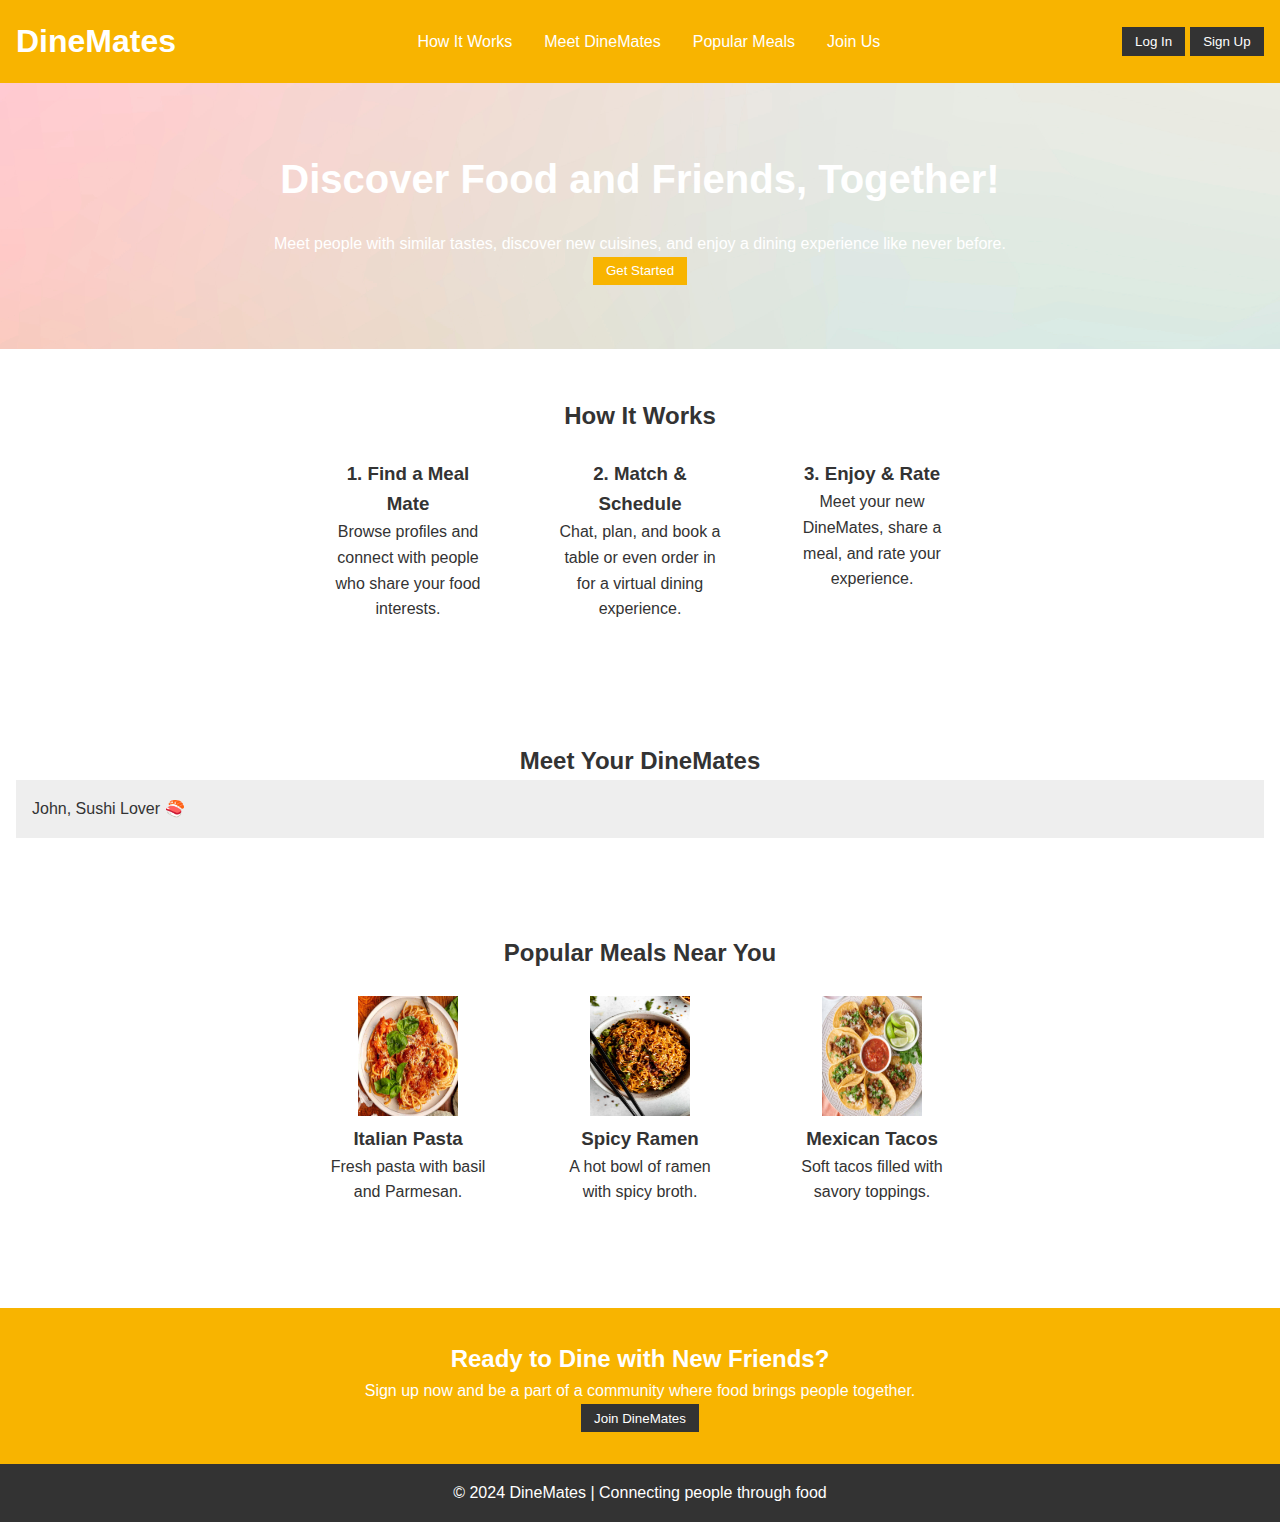
==== index.html @ ebbc3f99 "init" ====
<!DOCTYPE html>
<html lang="en">
<head>
    <meta charset="UTF-8">
    <meta name="viewport" content="width=device-width, initial-scale=1.0">
    <title>DineMates</title>
    <link rel="icon" href="icon.png" type="image/png">
    <link rel="stylesheet" href="styles.css">
</head>
<body>
    <!-- Header Section -->
    <header>
        <div class="logo">
            <h1>DineMates</h1>
        </div>
        <nav>
            <ul>
                <li><a href="#how-it-works">How It Works</a></li>
                <li><a href="#meet-dinemates">Meet DineMates</a></li>
                <li><a href="#popular-meals">Popular Meals</a></li>
                <li><a href="#join-us">Join Us</a></li>
            </ul>
        </nav>
        <div class="login-signup">
            <button class="btn-login">Log In</button>
            <button class="btn-signup">Sign Up</button>
        </div>
    </header>

    <!-- Hero Section -->
    <section class="hero">
        <h2>Discover Food and Friends, Together!</h2>
        <p>Meet people with similar tastes, discover new cuisines, and enjoy a dining experience like never before.</p>
        <button class="btn-get-started">Get Started</button>
    </section>

    <!-- How It Works Section -->
    <section id="how-it-works" class="section">
        <h2>How It Works</h2>
        <div class="how-it-works-cards">
            <div class="card">
                <h3>1. Find a Meal Mate</h3>
                <p>Browse profiles and connect with people who share your food interests.</p>
            </div>
            <div class="card">
                <h3>2. Match & Schedule</h3>
                <p>Chat, plan, and book a table or even order in for a virtual dining experience.</p>
            </div>
            <div class="card">
                <h3>3. Enjoy & Rate</h3>
                <p>Meet your new DineMates, share a meal, and rate your experience.</p>
            </div>
        </div>
    </section>

    <!-- Meet DineMates Section -->
    <section id="meet-dinemates" class="section">
        <h2>Meet Your DineMates</h2>
        <div class="dinemates-carousel">
            <div class="dinemate-profile">John, Sushi Lover 🍣</div>
            <div class="dinemate-profile">Emily, Vegan Enthusiast 🌱</div>
            <div class="dinemate-profile">Alex, Pizza Connoisseur 🍕</div>
        </div>
    </section>

    <!-- Popular Meals Section -->
    <section id="popular-meals" class="section">
        <h2>Popular Meals Near You</h2>
        <div class="meals-grid">
            <div class="meal-card">
                <img src="meal1.jpg" width="60%" height="50%"alt="Meal 1">
                <h3>Italian Pasta</h3>
                <p>Fresh pasta with basil and Parmesan.</p>
            </div>
            <div class="meal-card">
                <img src="meal2.jpg" width="60%" height="50%"alt="Meal 2">
                <h3>Spicy Ramen</h3>
                <p>A hot bowl of ramen with spicy broth.</p>
            </div>
            <div class="meal-card">
                <img src="meal3.jpg" width="60%" height="50%"alt="Meal 3">
                <h3>Mexican Tacos</h3>
                <p>Soft tacos filled with savory toppings.</p>
            </div>
        </div>
    </section>

    <!-- Join Us Section -->
    <section id="join-us" class="section join-section">
        <h2>Ready to Dine with New Friends?</h2>
        <p>Sign up now and be a part of a community where food brings people together.</p>
        <button class="btn-signup-large">Join DineMates</button>
    </section>

    <!-- Footer -->
    <footer>
        <p>&copy; 2024 DineMates | Connecting people through food</p>
    </footer>

    <!-- JavaScript -->
    <script src="scripts.js"></script>
</body>
</html>
---- styles.css ----
/* Reset */
* {
    margin: 0;
    padding: 0;
    box-sizing: border-box;
}

/* Body Styling */
body {
    font-family: Arial, sans-serif;
    color: #333;
    line-height: 1.6;
}

/* Header */
header {
    display: flex;
    justify-content: space-between;
    align-items: center;
    padding: 1em;
    background: #f8b400;
    flex-wrap: wrap;
}

header .logo h1 {
    color: #fff;
}

nav ul {
    display: flex;
    list-style: none;
}

nav ul li a {
    color: #fff;
    text-decoration: none;
    padding: 0.5em;
    margin: 0 0.5em;
}

.login-signup button {
    background-color: #333;
    color: #fff;
    padding: 0.5em 1em;
    border: none;
    cursor: pointer;
}

.hero {
    background: url('hero-image.jpg') no-repeat center center/cover;
    color: #fff;
    text-align: center;
    padding: 4em 1em;
}

.btn-get-started {
    background: #f8b400;
    color: #fff;
    padding: 0.5em 1em;
    border: none;
    cursor: pointer;
}

.hero h2 {
    font-size: 2.5em;
    margin-bottom: 0.5em;
}

.section {
    padding: 3em 1em;
    text-align: center;
}

.how-it-works-cards, .meals-grid {
    display: flex;
    gap: 1em;
    justify-content: center;
    flex-wrap: wrap;
}

.card, .meal-card {
    background: #fff;
    padding: 1em;
    border-radius: 10px;
    width: 200px;
    margin: 0.5em;
}

.dinemates-carousel {
    display: flex;
    overflow: auto;
    gap: 1em;
    padding: 1em;
    background: #eee;
}

.join-section {
    background: #f8b400;
    color: #fff;
    padding: 2em;
}

footer {
    background: #333;
    color: #fff;
    text-align: center;
    padding: 1em;
}

.btn-signup-large {
    background: #333;
    color: #fff;
    padding: 0.5em 1em;
    border: none;
    cursor: pointer;
}

/* Media Queries for Responsive Design */
@media (max-width: 768px) {
    header, .how-it-works-cards, .meals-grid {
        flex-direction: column;
        text-align: center;
    }

    nav ul {
        flex-direction: column;
    }

    nav ul li {
        margin: 0.5em 0;
    }

    .hero h2 {
        font-size: 2em;
    }

    .card, .meal-card {
        width: 80%;
    }

    .login-signup {
        margin-top: 1em;
    }
}

@media (max-width: 480px) {
    .hero h2 {
        font-size: 1.8em;
    }

    .how-it-works-cards, .meals-grid {
        flex-direction: column;
    }

    .card, .meal-card {
        width: 90%;
    }

    footer {
        font-size: 0.9em;
    }
}
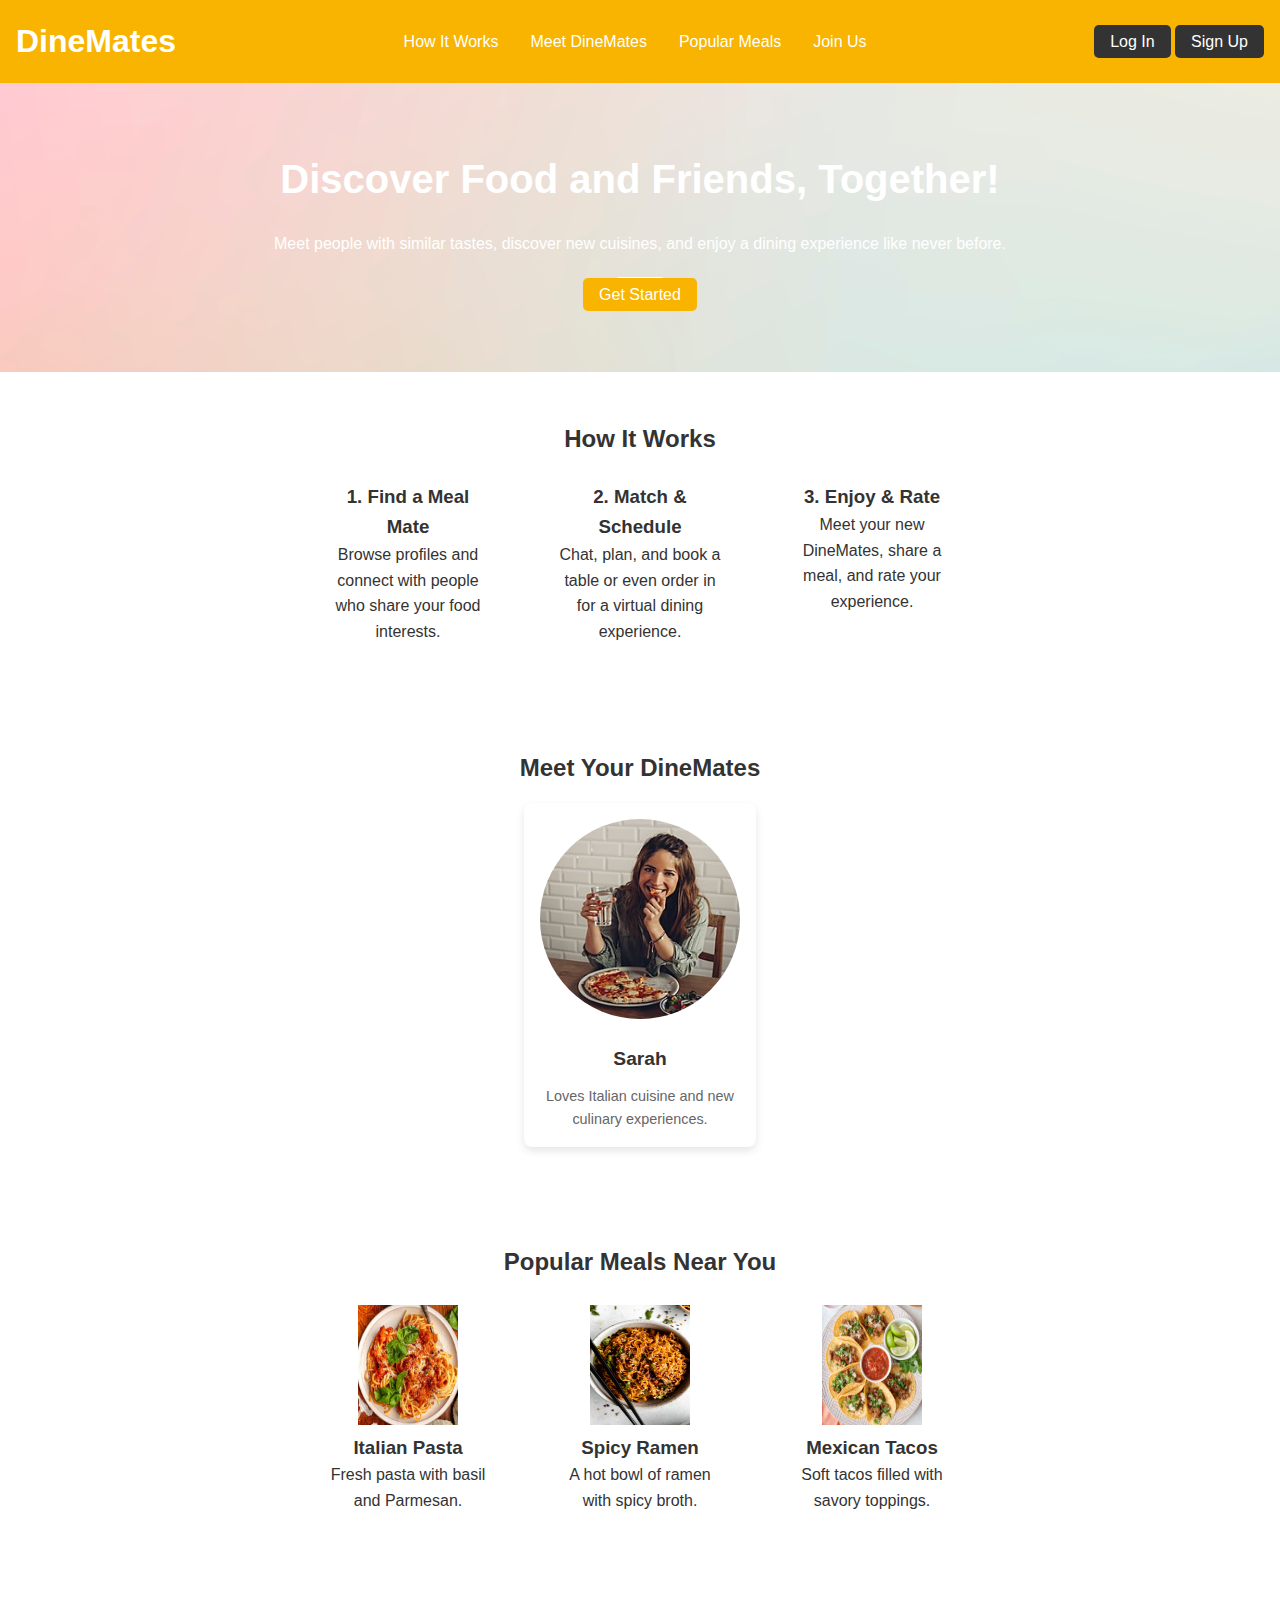
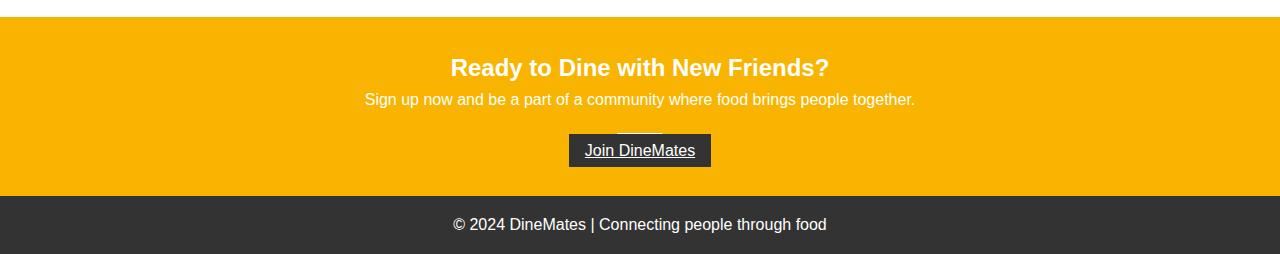
==== commit 0985768c: "updates" ====
--- a/index.html
+++ b/index.html
@@ -22,8 +22,8 @@
             </ul>
         </nav>
         <div class="login-signup">
-            <button class="btn-login">Log In</button>
-            <button class="btn-signup">Sign Up</button>
+            <a href="login-signup.html" class="btn-login">Log In</a>
+            <a href="login-signup.html" class="btn-signup">Sign Up</a>
         </div>
     </header>
 
@@ -31,7 +31,8 @@
     <section class="hero">
         <h2>Discover Food and Friends, Together!</h2>
         <p>Meet people with similar tastes, discover new cuisines, and enjoy a dining experience like never before.</p>
-        <button class="btn-get-started">Get Started</button>
+        <p>_____</p>
+        <a href="get-started.html" class="btn-get-started">Get Started</a>
     </section>
 
     <!-- How It Works Section -->
@@ -53,7 +54,7 @@
         </div>
     </section>
 
-    <!-- Meet DineMates Section -->
+    <!-- Meet DineMates Section 
     <section id="meet-dinemates" class="section">
         <h2>Meet Your DineMates</h2>
         <div class="dinemates-carousel">
@@ -62,6 +63,31 @@
             <div class="dinemate-profile">Alex, Pizza Connoisseur 🍕</div>
         </div>
     </section>
+    -->
+
+    <!-- Meet DineMates Section -->
+    <section id="dinemates">
+        <h2>Meet Your DineMates</h2>
+        <div class="dinemates-carousel">
+            <div class="dinemate-profile">
+                <img src="profile1.jpg" alt="DineMate Profile 1">
+                <h3>Sarah</h3>
+                <p>Loves Italian cuisine and new culinary experiences.</p>
+            </div>
+            <div class="dinemate-profile">
+                <img src="profile2.png" alt="DineMate Profile 2">
+                <h3>James</h3>
+                <p>A foodie who’s always looking for spicy flavors.</p>
+            </div>
+            <div class="dinemate-profile">
+                <img src="profile3.jpg" alt="DineMate Profile 3">
+                <h3>Emma</h3>
+                <p>Enjoys dessert adventures and meeting new people.</p>
+            </div>
+            <!-- Add more profiles as needed -->
+        </div>
+    </section>
+
 
     <!-- Popular Meals Section -->
     <section id="popular-meals" class="section">
@@ -89,7 +115,8 @@
     <section id="join-us" class="section join-section">
         <h2>Ready to Dine with New Friends?</h2>
         <p>Sign up now and be a part of a community where food brings people together.</p>
-        <button class="btn-signup-large">Join DineMates</button>
+        <p>_____</p>
+        <a href="join-dinemates.html" class="btn-signup-large">Join DineMates</a>
     </section>
 
     <!-- Footer -->
@@ -99,5 +126,21 @@
 
     <!-- JavaScript -->
     <script src="scripts.js"></script>
+    <script>
+        document.querySelectorAll('a[href^="#"]').forEach(anchor => {
+            anchor.addEventListener("click", function(event) {
+                event.preventDefault();
+                const targetId = this.getAttribute("href").substring(1);
+                const targetElement = document.getElementById(targetId);
+                if (targetElement) {
+                    window.scrollTo({
+                        top: targetElement.offsetTop,
+                        behavior: "smooth"
+                    });
+                }
+            });
+        });
+    </script>
+    
 </body>
 </html>
--- a/styles.css
+++ b/styles.css
@@ -5,6 +5,10 @@
     box-sizing: border-box;
 }
 
+html {
+    scroll-behavior: smooth;
+}
+
 /* Body Styling */
 body {
     font-family: Arial, sans-serif;
@@ -38,7 +42,7 @@
     margin: 0 0.5em;
 }
 
-.login-signup button {
+.login-signup a {
     background-color: #333;
     color: #fff;
     padding: 0.5em 1em;
@@ -51,14 +55,6 @@
     color: #fff;
     text-align: center;
     padding: 4em 1em;
-}
-
-.btn-get-started {
-    background: #f8b400;
-    color: #fff;
-    padding: 0.5em 1em;
-    border: none;
-    cursor: pointer;
 }
 
 .hero h2 {
@@ -71,6 +67,21 @@
     text-align: center;
 }
 
+.btn-get-started {
+    background-color: #f8b400;
+    color: #fff;
+    padding: 0.5em 1em;
+    border: none;
+    border-radius: 5px;
+    cursor: pointer;
+    text-decoration: none;
+    margin-top: 1em;
+}
+
+.btn-get-started:hover {
+    background: #333;
+}
+
 .how-it-works-cards, .meals-grid {
     display: flex;
     gap: 1em;
@@ -85,7 +96,7 @@
     width: 200px;
     margin: 0.5em;
 }
-
+/*
 .dinemates-carousel {
     display: flex;
     overflow: auto;
@@ -93,6 +104,48 @@
     padding: 1em;
     background: #eee;
 }
+*/
+/* Style for DineMate Profile Section */
+/* Centering the DineMates Section */
+#dinemates {
+    text-align: center;
+    padding: 2em 0;
+}
+
+.dinemates-carousel {
+    display: flex;
+    justify-content: center; /* Center-aligns the profiles */
+    gap: 1em; /* Adds space between profiles */
+    overflow-x: auto;
+    scroll-behavior: smooth;
+    padding: 1em 0;
+}
+
+.dinemate-profile {
+    flex: 0 0 200px; /* Fixed width for profile cards */
+    padding: 1em;
+    background: #fff;
+    border-radius: 8px;
+    text-align: center;
+    box-shadow: 0 4px 8px rgba(0, 0, 0, 0.1);
+}
+
+.dinemate-profile img {
+    width: 200px; /* Adjust size as needed */
+    height: 200px;
+    border-radius: 50%;
+    margin-bottom: 0.5em;
+}
+
+.dinemate-profile h3 {
+    font-size: 1.2em;
+    margin: 0.5em 0;
+}
+
+.dinemate-profile p {
+    font-size: 0.9em;
+    color: #666;
+}
 
 .join-section {
     background: #f8b400;
@@ -113,6 +166,118 @@
     padding: 0.5em 1em;
     border: none;
     cursor: pointer;
+}
+
+/* Login / Signup Styling */
+.auth-container {
+    display: flex;
+    justify-content: center;
+    align-items: center;
+    height: 100vh;
+    background: #f0f0f0;
+}
+
+.auth-content {
+    background: #fff;
+    padding: 2em;
+    border-radius: 8px;
+    box-shadow: 0 4px 8px rgba(0, 0, 0, 0.2);
+    text-align: center;
+    max-width: 400px;
+    width: 90%;
+}
+
+.auth-form .tab {
+    padding: 1em;
+    cursor: pointer;
+    display: inline-block;
+    border-bottom: 2px solid transparent;
+}
+
+.auth-form .tab.active {
+    border-color: #f8b400;
+}
+
+.form {
+    display: none;
+    margin-top: 1em;
+}
+
+.form.active {
+    display: block;
+}
+
+.btn-auth {
+    background-color: #f8b400;
+    color: #fff;
+    border: none;
+    padding: 0.8em 1.2em;
+    border-radius: 4px;
+    cursor: pointer;
+    width: 100%;
+}
+
+/* Fix for Login / Signup form layout */
+.auth-form label {
+    display: block;
+    margin: 0.5em 0 0.2em;
+}
+
+.auth-form input {
+    width: 100%;
+    padding: 0.5em;
+    margin-bottom: 1em;
+    border: 1px solid #ddd;
+    border-radius: 4px;
+}
+
+.auth-form button {
+    width: 100%;
+}
+
+/* Get Started and Join Pages */
+.get-started-container, .join-container {
+    display: flex;
+    flex-direction: column;
+    align-items: center;
+    justify-content: center;
+    height: 100vh;
+    text-align: center;
+    padding: 2em;
+    background: #f8f8f8;
+}
+
+.get-started-container h2, .join-container h2 {
+    font-size: 2em;
+    margin-bottom: 1em;
+}
+
+.btn-primary, .btn-signup, .btn-login {
+    background-color: #f8b400;
+    color: #fff;
+    padding: 0.8em 1.5em;
+    border: none;
+    border-radius: 5px;
+    cursor: pointer;
+    text-decoration: none;
+    margin-top: 1em;
+}
+
+.btn-primary:hover, .btn-signup:hover, .btn-login:hover {
+    background-color: #e09c00;
+}
+
+/* Navigation to Main Page */
+.main-page-link {
+    display: block;
+    padding: 1em;
+    color: #333;
+    text-decoration: none;
+    font-weight: bold;
+}
+
+.main-page-link:hover {
+    color: #f8b400;
 }
 
 /* Media Queries for Responsive Design */
@@ -159,4 +324,4 @@
     footer {
         font-size: 0.9em;
     }
-}
+}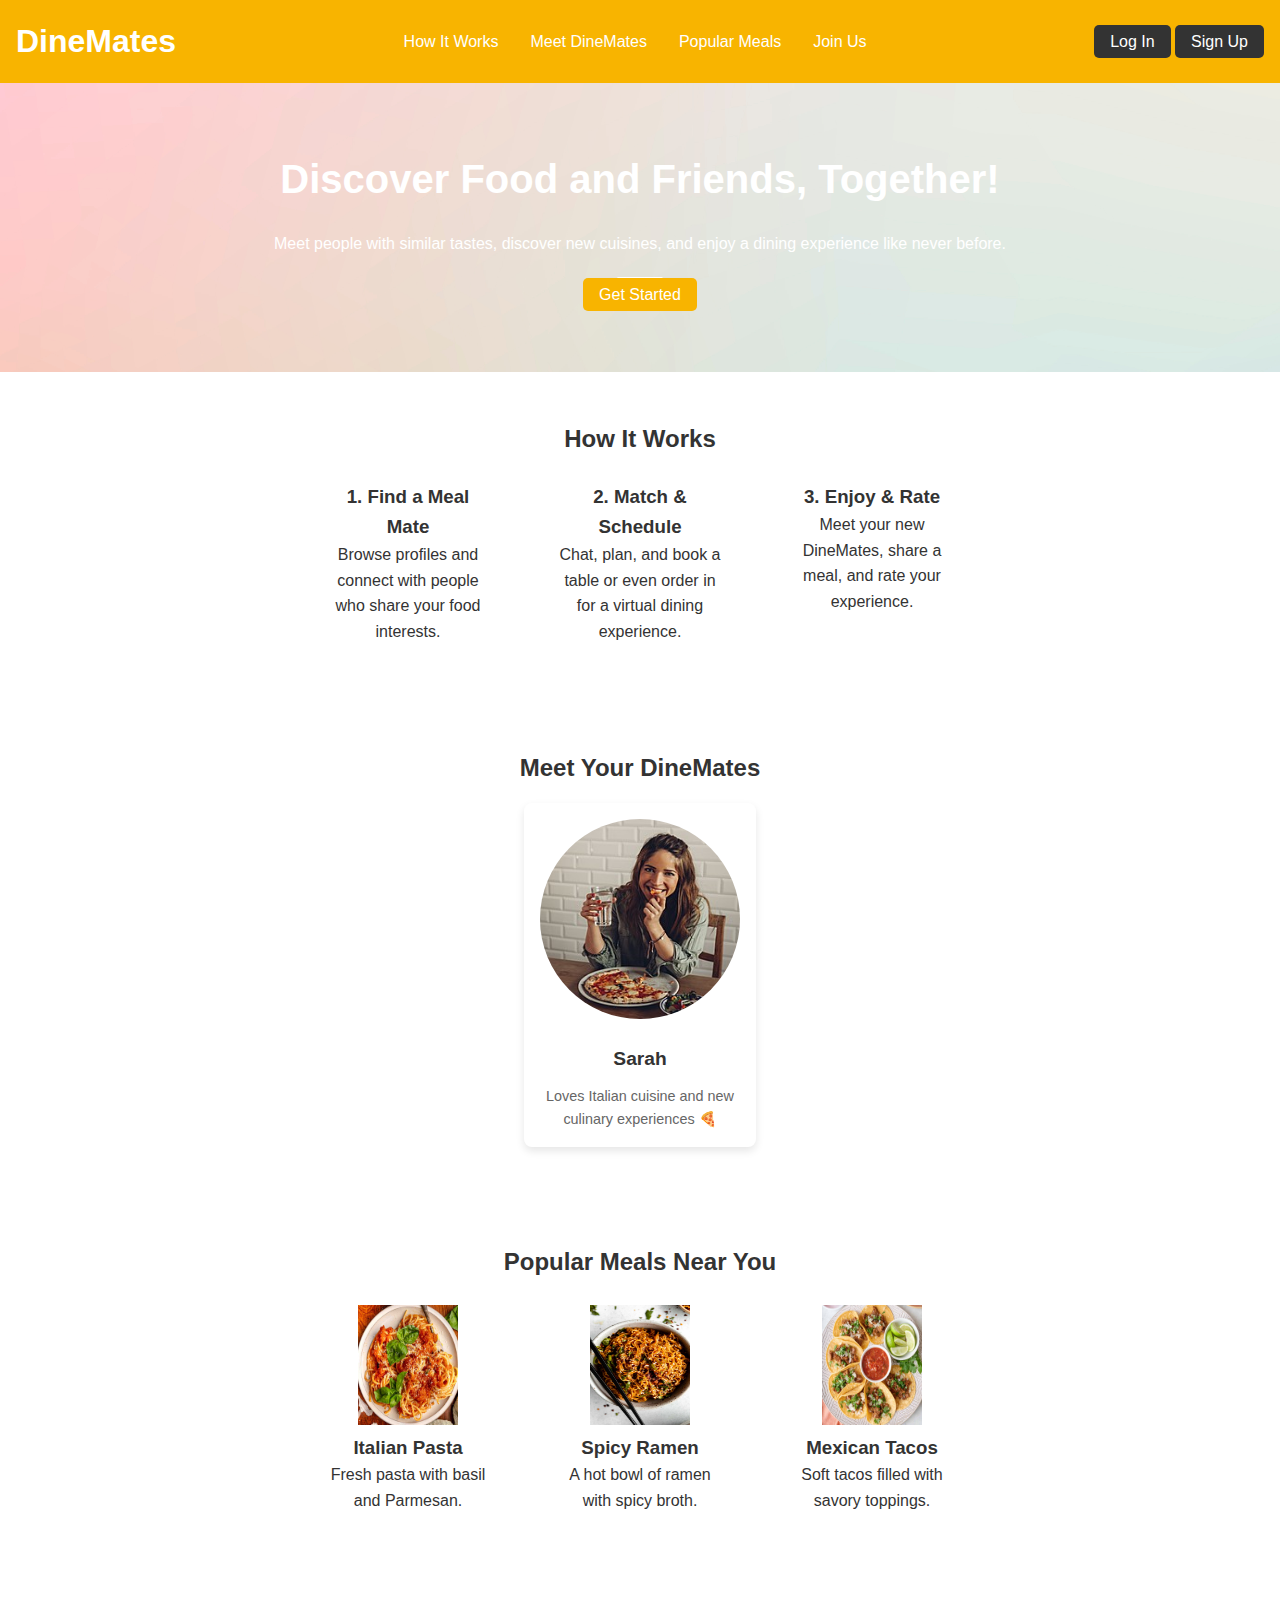
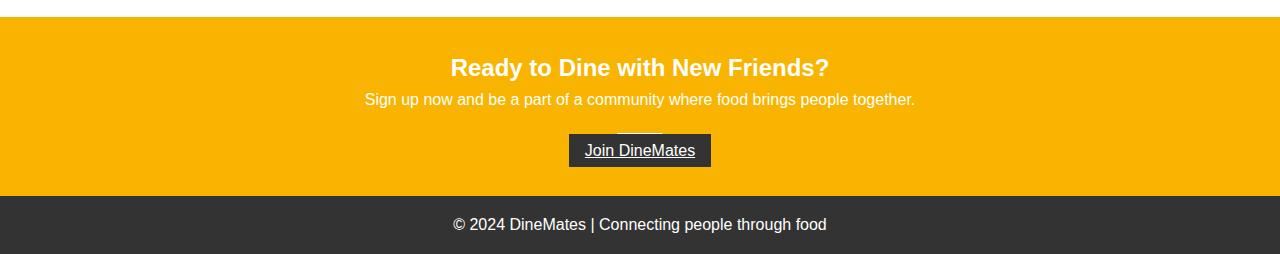
==== commit 557964bf: "updates" ====
--- a/index.html
+++ b/index.html
@@ -72,19 +72,25 @@
             <div class="dinemate-profile">
                 <img src="profile1.jpg" alt="DineMate Profile 1">
                 <h3>Sarah</h3>
-                <p>Loves Italian cuisine and new culinary experiences.</p>
+                <p>Loves Italian cuisine and new culinary experiences 🍕</p>
             </div>
             <div class="dinemate-profile">
                 <img src="profile2.png" alt="DineMate Profile 2">
                 <h3>James</h3>
-                <p>A foodie who’s always looking for spicy flavors.</p>
+                <p>A foodie who’s always looking for juicy tastes 🍔</p>
             </div>
             <div class="dinemate-profile">
                 <img src="profile3.jpg" alt="DineMate Profile 3">
                 <h3>Emma</h3>
-                <p>Enjoys dessert adventures and meeting new people.</p>
+                <p>Enjoys dessert adventures and meeting new people 🍰</p>
+            </div>
+            <div class="dinemate-profile">
+                <img src="profile4.png" alt="DineMate Profile 4">
+                <h3></h3>
+                <p>Join your next food adventure with DineMates!</p>
             </div>
             <!-- Add more profiles as needed -->
+            <!-- For emojies: https://www.alt-codes.net/food-emoji -->
         </div>
     </section>
 
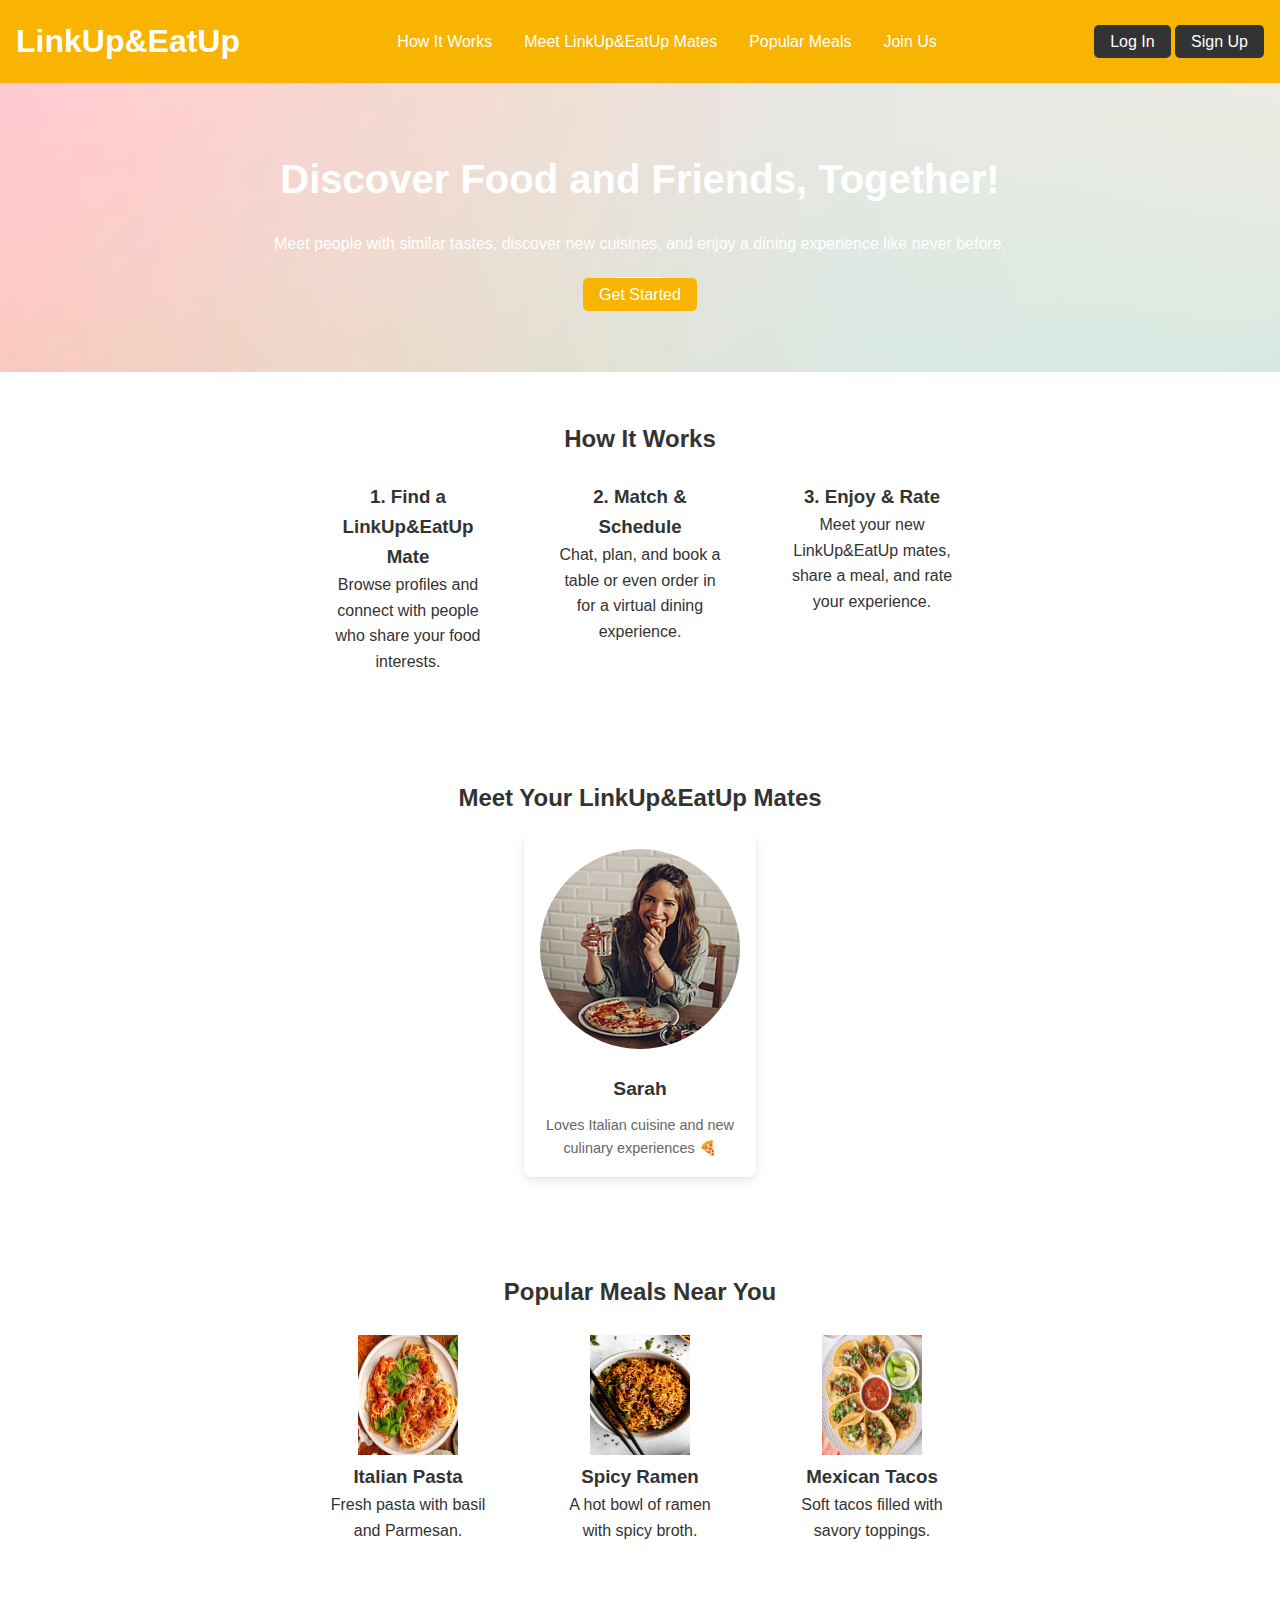
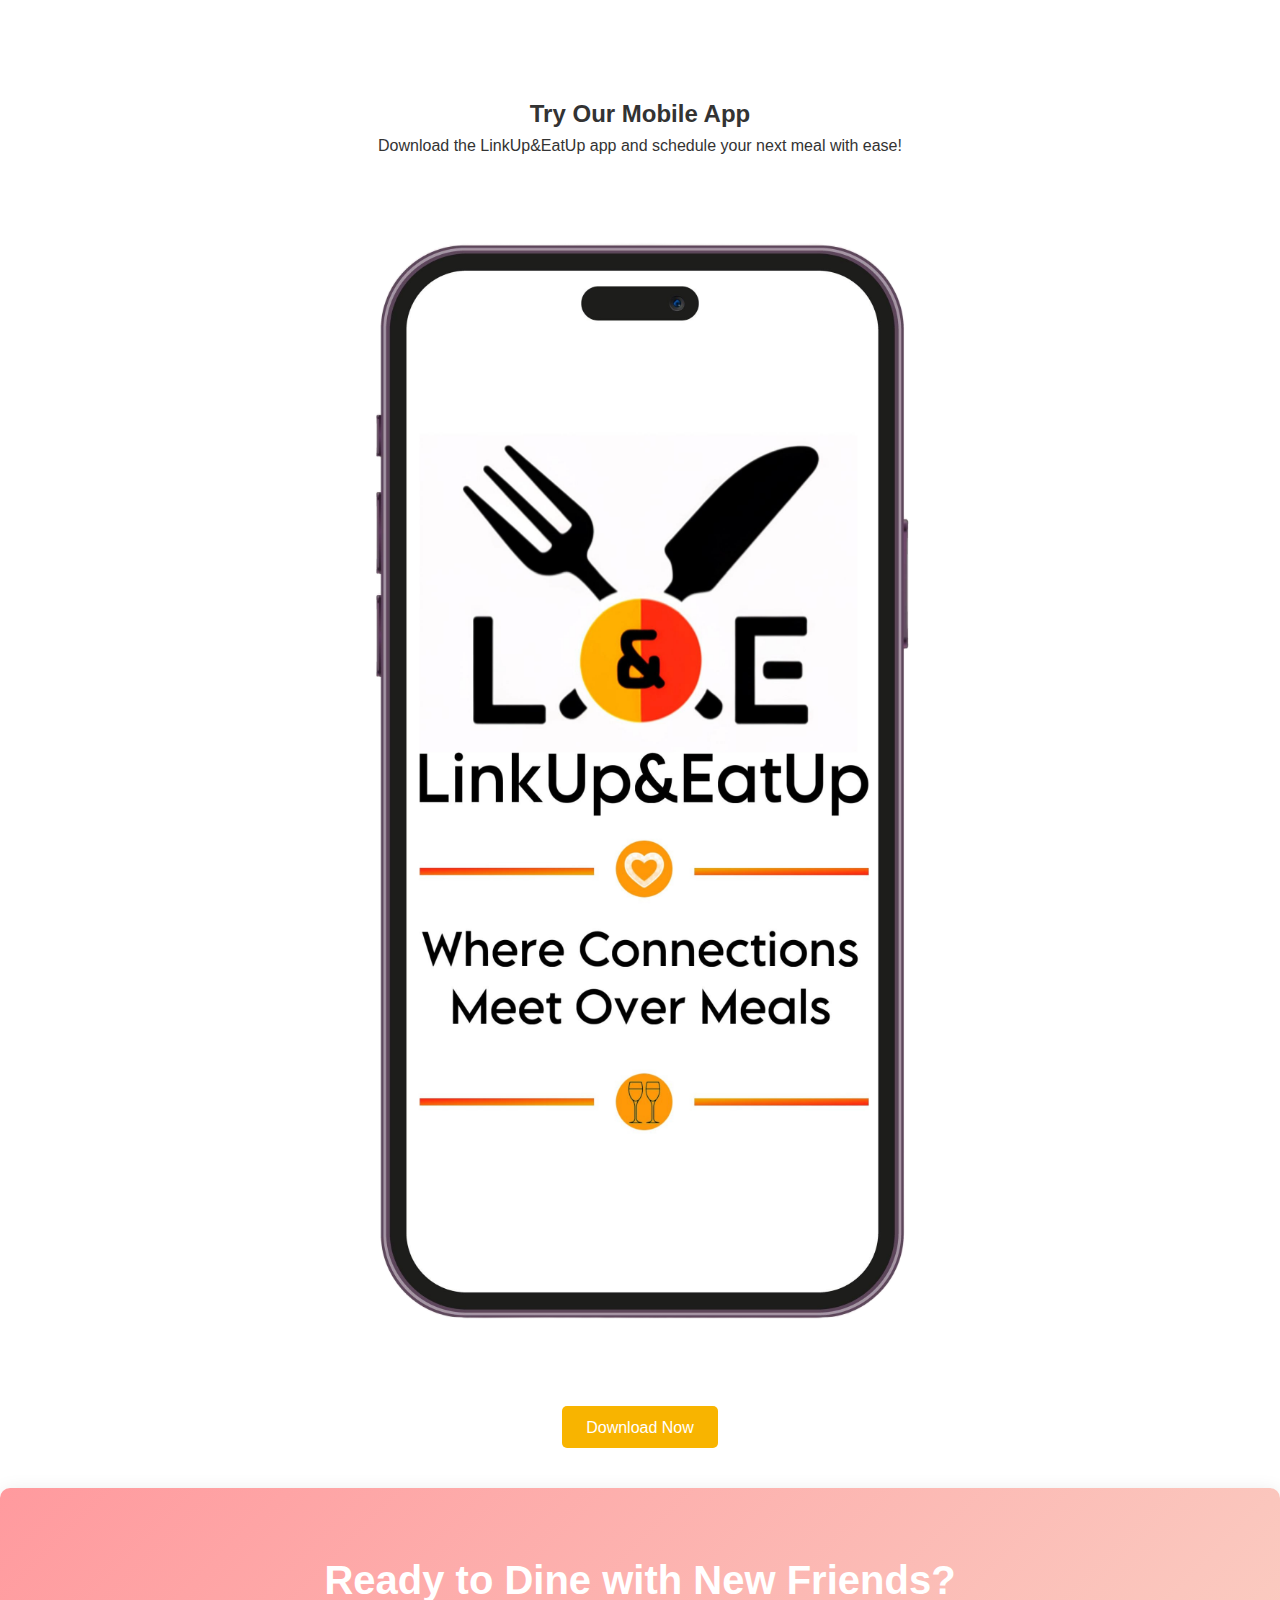
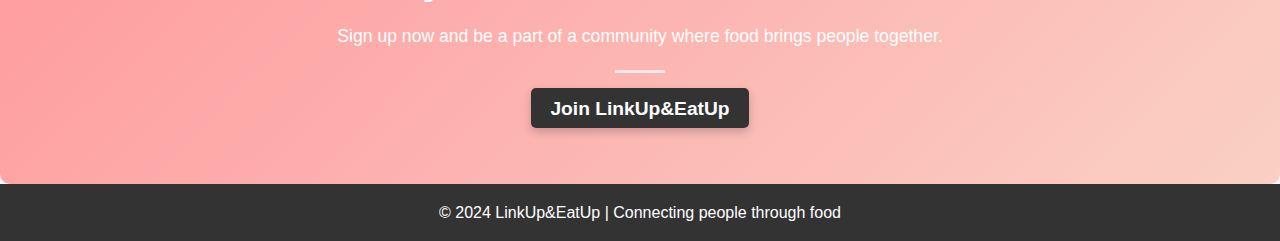
==== commit dfde1028: "Updates" ====
--- a/index.html
+++ b/index.html
@@ -3,20 +3,21 @@
 <head>
     <meta charset="UTF-8">
     <meta name="viewport" content="width=device-width, initial-scale=1.0">
-    <title>DineMates</title>
-    <link rel="icon" href="icon.png" type="image/png">
+    <!-- <title>DineMates</title> -->
+    <title>LinkUp&EatUp</title>
+    <link rel="icon" href="logo_LinkUp&EatUp.png" type="image/png">
     <link rel="stylesheet" href="styles.css">
 </head>
 <body>
     <!-- Header Section -->
     <header>
         <div class="logo">
-            <h1>DineMates</h1>
+            <h1>LinkUp&EatUp</h1>
         </div>
         <nav>
             <ul>
                 <li><a href="#how-it-works">How It Works</a></li>
-                <li><a href="#meet-dinemates">Meet DineMates</a></li>
+                <li><a href="#meet-dinemates">Meet LinkUp&EatUp Mates</a></li>
                 <li><a href="#popular-meals">Popular Meals</a></li>
                 <li><a href="#join-us">Join Us</a></li>
             </ul>
@@ -40,7 +41,7 @@
         <h2>How It Works</h2>
         <div class="how-it-works-cards">
             <div class="card">
-                <h3>1. Find a Meal Mate</h3>
+                <h3>1. Find a LinkUp&EatUp Mate</h3>
                 <p>Browse profiles and connect with people who share your food interests.</p>
             </div>
             <div class="card">
@@ -49,7 +50,7 @@
             </div>
             <div class="card">
                 <h3>3. Enjoy & Rate</h3>
-                <p>Meet your new DineMates, share a meal, and rate your experience.</p>
+                <p>Meet your new LinkUp&EatUp mates, share a meal, and rate your experience.</p>
             </div>
         </div>
     </section>
@@ -66,8 +67,9 @@
     -->
 
     <!-- Meet DineMates Section -->
-    <section id="dinemates">
-        <h2>Meet Your DineMates</h2>
+    <!-- <section id="dinemates"> -->
+    <section id="meet-dinemates" class="section">
+        <h2>Meet Your LinkUp&EatUp Mates</h2>
         <div class="dinemates-carousel">
             <div class="dinemate-profile">
                 <img src="profile1.jpg" alt="DineMate Profile 1">
@@ -87,7 +89,7 @@
             <div class="dinemate-profile">
                 <img src="profile4.png" alt="DineMate Profile 4">
                 <h3></h3>
-                <p>Join your next food adventure with DineMates!</p>
+                <p>Join your next food adventure with LinkUp&EatUp Mates!</p>
             </div>
             <!-- Add more profiles as needed -->
             <!-- For emojies: https://www.alt-codes.net/food-emoji -->
@@ -117,17 +119,26 @@
         </div>
     </section>
 
+    <!-- Try our mobile app! -->
+    <section id="try-app" class="section">
+        <h2>Try Our Mobile App</h2>
+        <p>Download the LinkUp&EatUp app and schedule your next meal with ease!</p>
+        <img src="phone_LinkUp&EatUp.png" width="100%" height="100%" alt="App">
+        <a href="#" class="btn-primary">Download Now</a>
+    </section>
+
     <!-- Join Us Section -->
     <section id="join-us" class="section join-section">
         <h2>Ready to Dine with New Friends?</h2>
         <p>Sign up now and be a part of a community where food brings people together.</p>
-        <p>_____</p>
-        <a href="join-dinemates.html" class="btn-signup-large">Join DineMates</a>
+        <div class="divider"></div>
+        <a href="join-dinemates.html" class="btn-signup-large">Join LinkUp&EatUp</a>
     </section>
+
 
     <!-- Footer -->
     <footer>
-        <p>&copy; 2024 DineMates | Connecting people through food</p>
+        <p>&copy; 2024 LinkUp&EatUp | Connecting people through food</p>
     </footer>
 
     <!-- JavaScript -->
--- a/styles.css
+++ b/styles.css
@@ -107,7 +107,7 @@
 */
 /* Style for DineMate Profile Section */
 /* Centering the DineMates Section */
-#dinemates {
+#meet-dinemates {
     text-align: center;
     padding: 2em 0;
 }
@@ -147,12 +147,57 @@
     color: #666;
 }
 
+/* Style for Join Us Section */
+/* Join Us Section Styling */
 .join-section {
-    background: #f8b400;
-    color: #fff;
-    padding: 2em;
-}
-
+    background: linear-gradient(135deg, #ff9a9e, #fad0c4);
+    color: #fff;
+    text-align: center;
+    padding: 60px 20px;
+    box-shadow: 0px 4px 20px rgba(0, 0, 0, 0.1);
+    border-radius: 10px;
+    transition: box-shadow 0.3s ease;
+}
+
+.join-section h2 {
+    font-size: 2.5rem;
+    margin-bottom: 10px;
+    color: #fff;
+}
+
+.join-section p {
+    font-size: 1.1rem;
+    margin-bottom: 20px;
+}
+
+.divider {
+    width: 50px;
+    height: 3px;
+    background-color: #fff;
+    margin: 10px auto 20px;
+    opacity: 0.7;
+}
+
+.btn-signup-large {
+    background-color: #ffffff;
+    color: #ff9a9e;
+    padding: 15px 30px;
+    font-size: 1.2rem;
+    font-weight: bold;
+    text-decoration: none;
+    border-radius: 5px;
+    box-shadow: 0px 4px 10px rgba(0, 0, 0, 0.2);
+    transition: background-color 0.3s ease, color 0.3s ease, box-shadow 0.3s ease;
+}
+
+.btn-signup-large:hover {
+    background-color: #ff9a9e;
+    color: #ffffff;
+    box-shadow: 0px 6px 15px rgba(0, 0, 0, 0.3);
+    transform: translateY(-3px);
+}
+
+/* Footer */
 footer {
     background: #333;
     color: #fff;
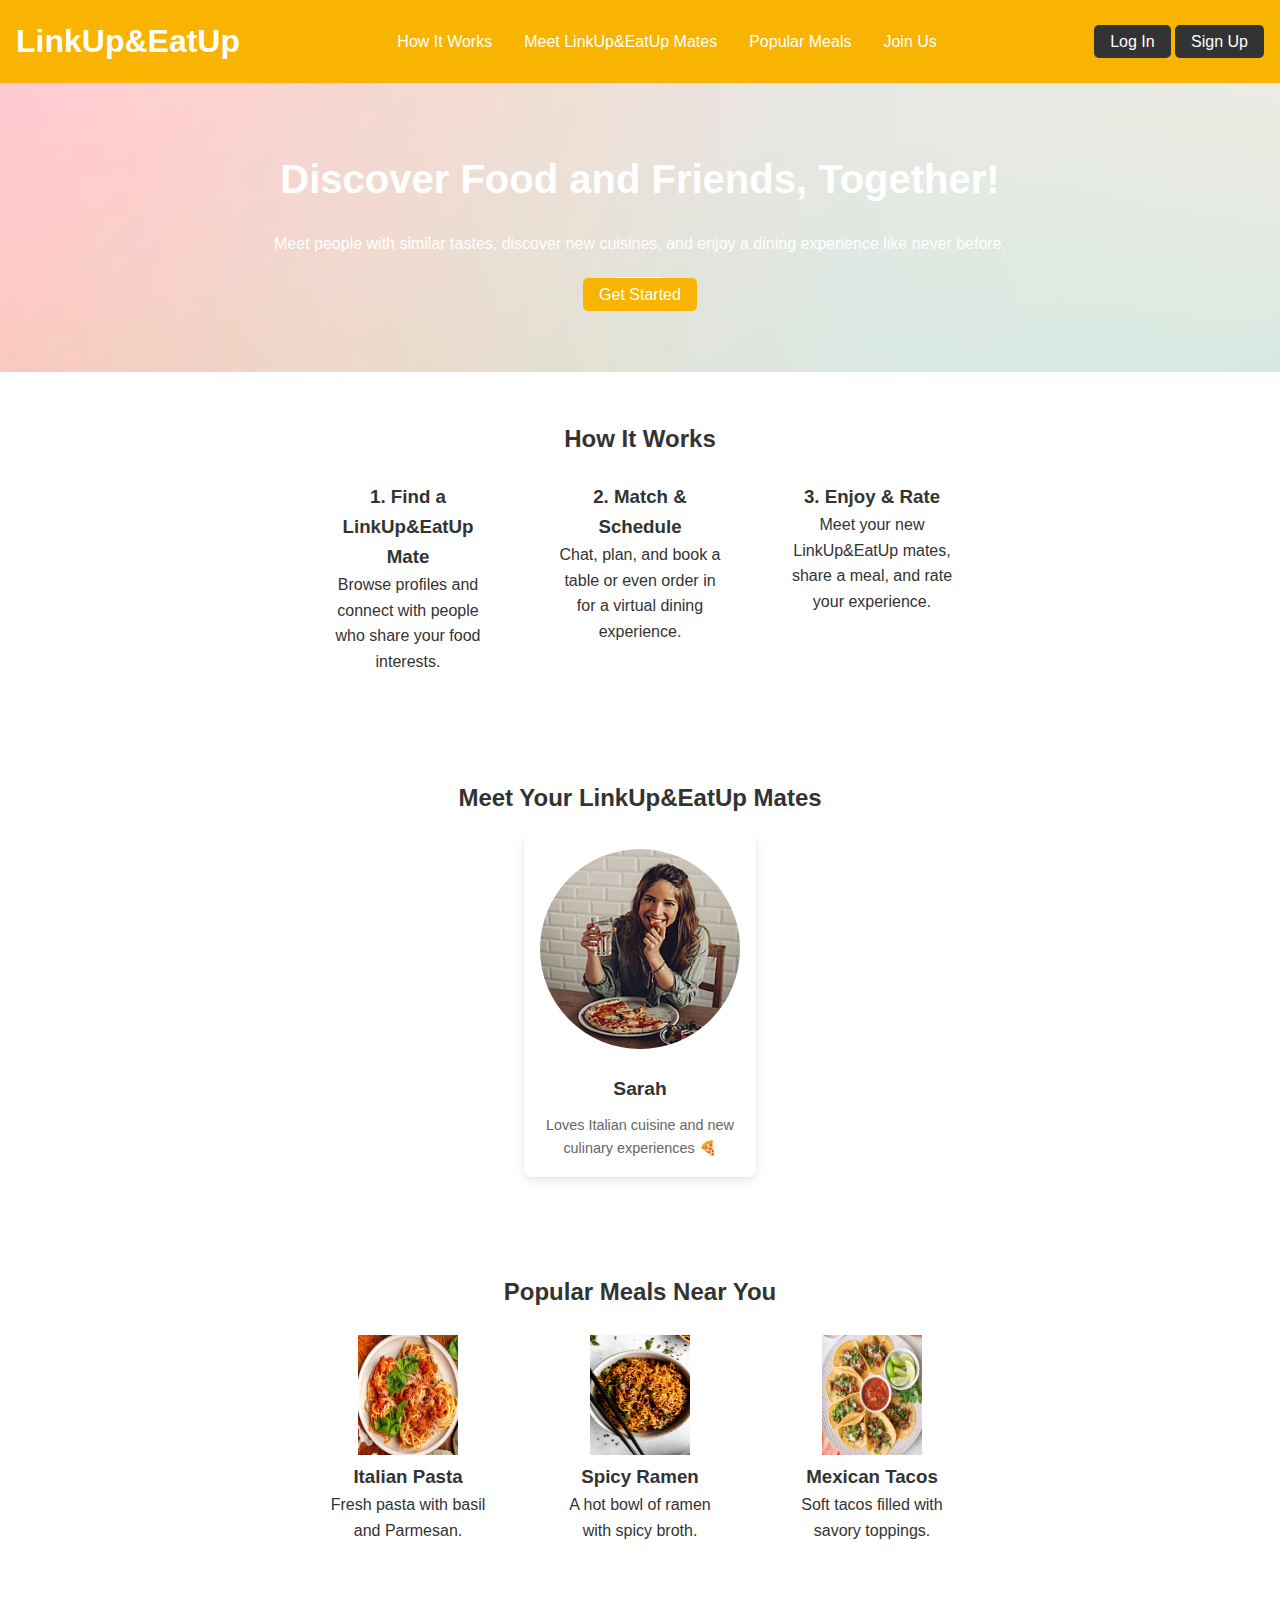
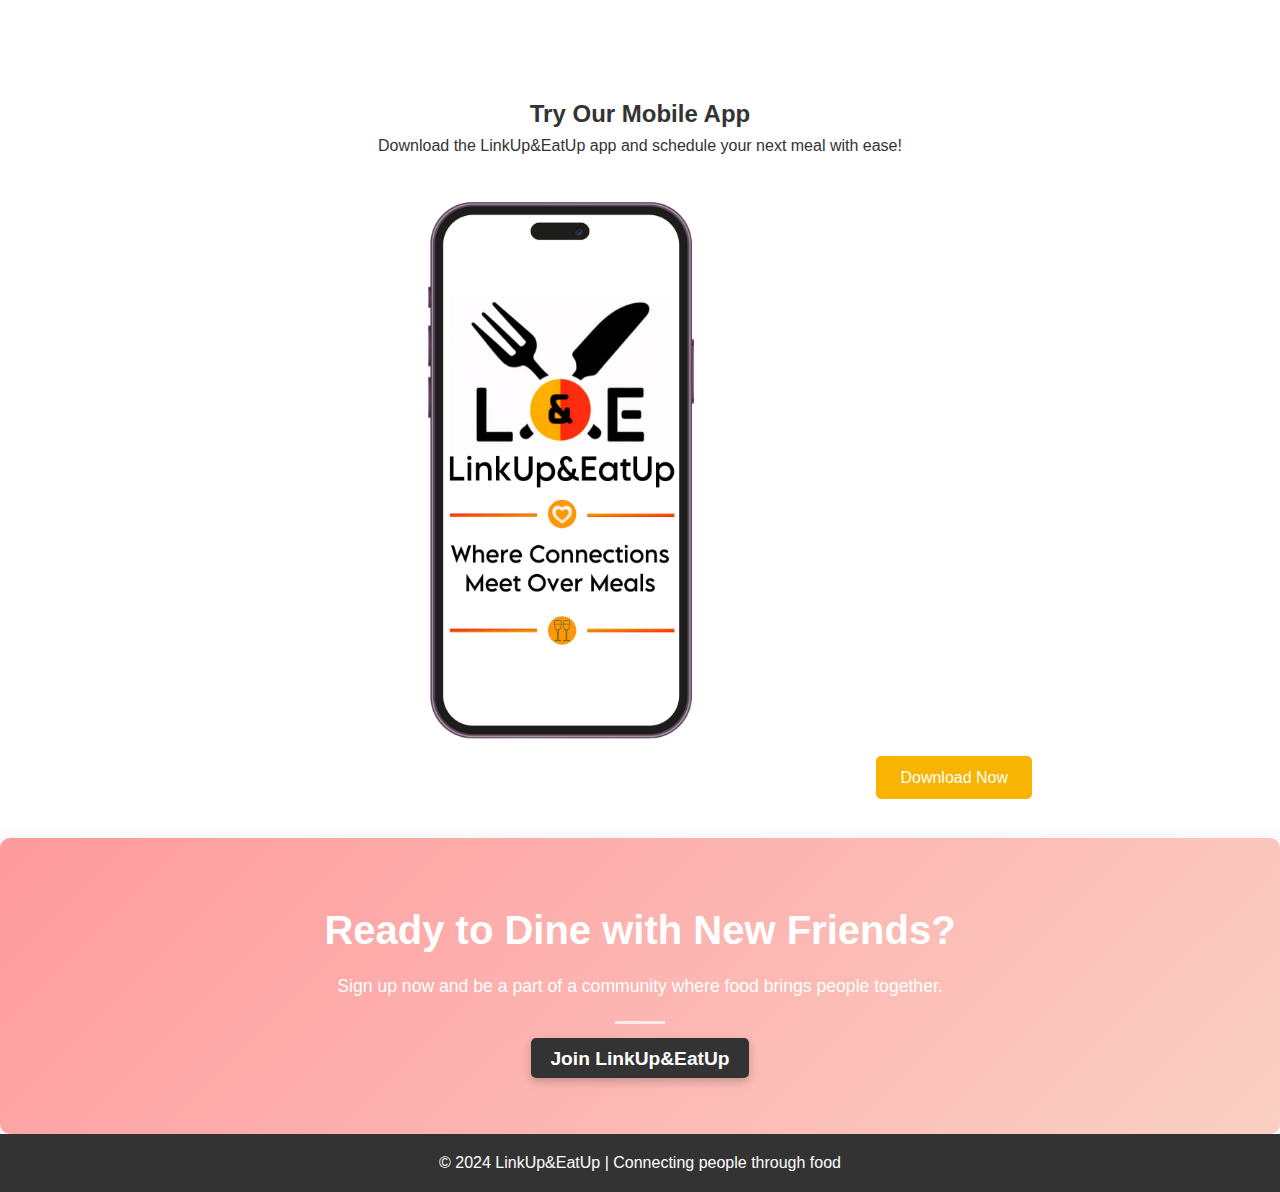
==== commit 82a49103: "Updates" ====
--- a/index.html
+++ b/index.html
@@ -123,8 +123,9 @@
     <section id="try-app" class="section">
         <h2>Try Our Mobile App</h2>
         <p>Download the LinkUp&EatUp app and schedule your next meal with ease!</p>
-        <img src="phone_LinkUp&EatUp.png" width="100%" height="100%" alt="App">
-        <a href="#" class="btn-primary">Download Now</a>
+        <img src="phone_LinkUp&EatUp.png" width="100%" height="100%" alt="App" class="responsive-img">
+        <!-- <a href="#" class="btn-primary">Download Now</a> -->
+        <a href="download-app.html" class="btn-primary">Download Now</a>
     </section>
 
     <!-- Join Us Section -->
--- a/styles.css
+++ b/styles.css
@@ -197,6 +197,13 @@
     transform: translateY(-3px);
 }
 
+/* Default image styling for mobile (smaller screens) */
+img.responsive-img {
+    width: 100%; /* Full width on small screens */
+    max-width: 100%;
+    height: auto; /* Maintain aspect ratio */
+}
+
 /* Footer */
 footer {
     background: #333;
@@ -325,6 +332,66 @@
     color: #f8b400;
 }
 
+/* Download App Section */
+.download-app-section {
+    text-align: center;
+    padding: 2em 1em;
+}
+
+.download-app-section h2 {
+    font-size: 2em;
+    color: #333;
+    margin-bottom: 0.5em;
+}
+
+.download-app-section p {
+    color: #666;
+    margin-bottom: 2em;
+}
+
+.download-options {
+    display: flex;
+    justify-content: center;
+    gap: 2em;
+    flex-wrap: wrap;
+}
+
+.download-option {
+    background: #f9f9f9;
+    border-radius: 8px;
+    padding: 1.5em;
+    width: 200px;
+    box-shadow: 0 4px 8px rgba(0, 0, 0, 0.1);
+    text-align: center;
+}
+
+.download-icon {
+    width: 50px;
+    margin-bottom: 0.5em;
+}
+
+.download-option h3 {
+    font-size: 1.2em;
+    color: #333;
+    margin-bottom: 1em;
+}
+
+.download-button {
+    display: inline-block;
+    padding: 0.5em 1em;
+    color: #fff;
+    background-color: #f8b400;
+    text-decoration: none;
+    border-radius: 4px;
+    font-weight: bold;
+    transition: background-color 0.3s ease;
+}
+
+.download-button:hover {
+    background-color: #e09a00;
+}
+
+
 /* Media Queries for Responsive Design */
 @media (max-width: 768px) {
     header, .how-it-works-cards, .meals-grid {
@@ -369,4 +436,19 @@
     footer {
         font-size: 0.9em;
     }
+}
+
+/* Adjust image size for larger screens */
+@media (min-width: 768px) {
+    img.responsive-img {
+        width: 70%; /* Adjust width for tablets */
+        max-width: 70%;
+    }
+}
+
+@media (min-width: 1024px) {
+    img.responsive-img {
+        width: 50%; /* Adjust width for laptops and desktops */
+        max-width: 50%;
+    }
 }